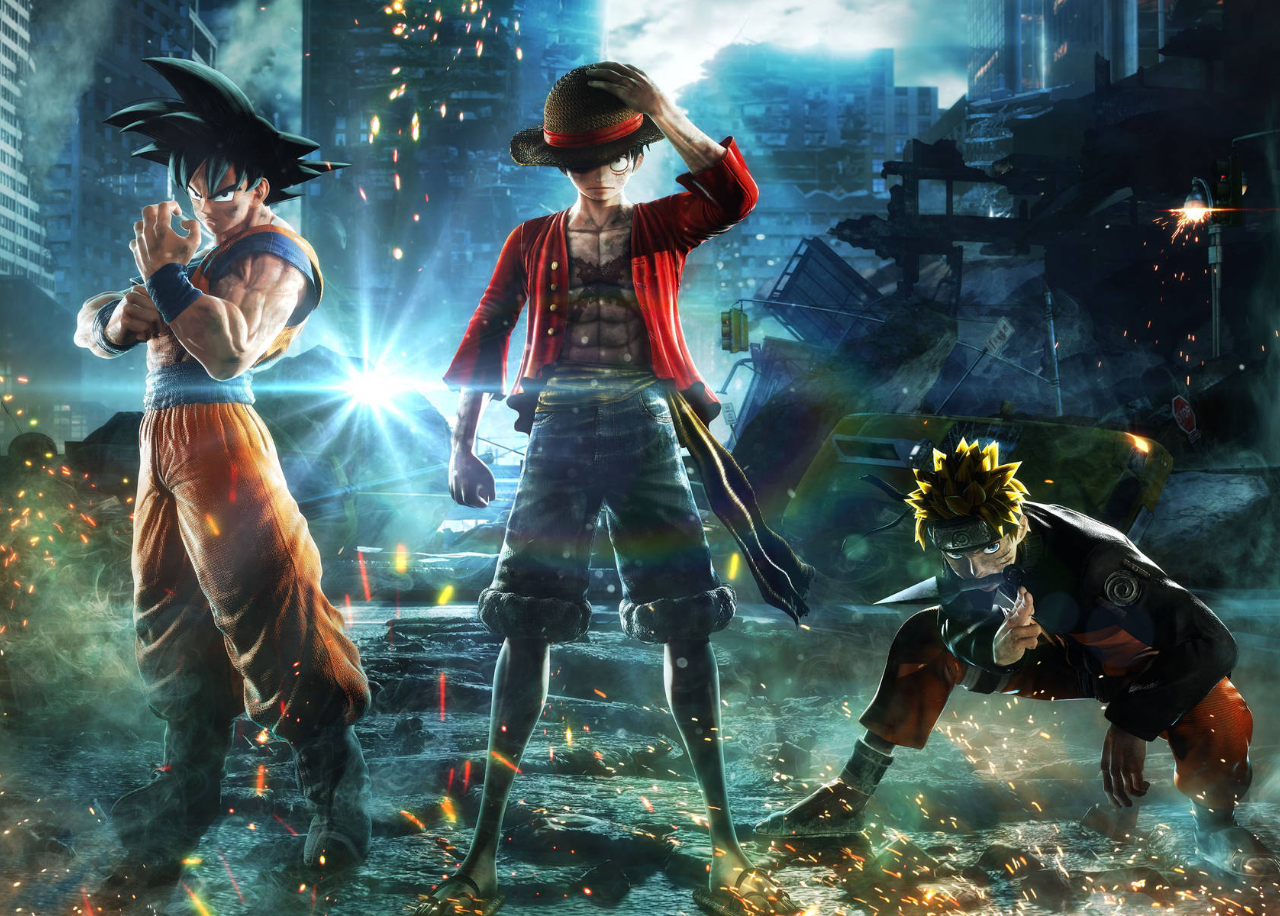
==== MASK-W23-Animesh-23IE10004/profilepage.htm @ d998345f "Add files via upload" ====
<!DOCTYPE html>
<html lang="en">
<head>
    <meta charset="UTF-8">
    <meta name="viewport" content="width=device-width, initial-scale=1.0">
    <title>MASK</title>
    <link class="favicon" rel="short icon" href="favicon.ico">
    <link rel="stylesheet" href="profilepagestyle.css">
</head>
<body background="windows-11-4k-anime-boys-24jz62x8er48510a.jpg">
    
</body>
</html>
---- MASK-W23-Animesh-23IE10004/profilepagestyle.css ----
body{
    background-position: center;
    background-repeat: no-repeat;
    background-size:cover;
    height: 100vh;
    width: 100vw;
  
  }
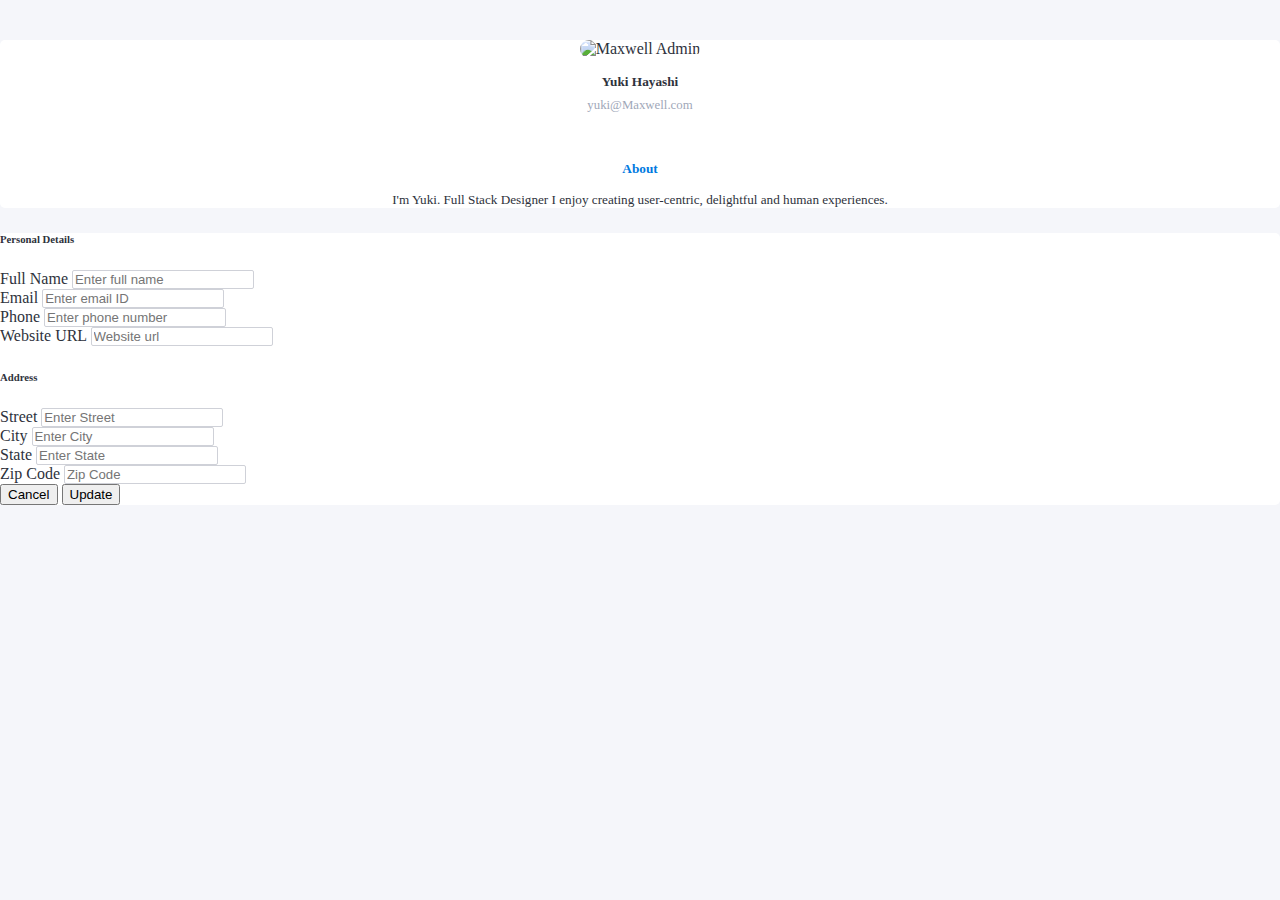
==== commit f5123457: "git commit -m "some addition"" ====
--- a/MASK-W23-Animesh-23IE10004/profilepage.htm
+++ b/MASK-W23-Animesh-23IE10004/profilepage.htm
@@ -8,6 +8,100 @@
     <link rel="stylesheet" href="profilepagestyle.css">
 </head>
 <body background="windows-11-4k-anime-boys-24jz62x8er48510a.jpg">
-    
+    <div class="container">
+        <div class="row gutters">
+        <div class="col-xl-3 col-lg-3 col-md-12 col-sm-12 col-12">
+        <div class="card h-100">
+            <div class="card-body">
+                <div class="account-settings">
+                    <div class="user-profile">
+                        <div class="user-avatar">
+                            <img src="https://bootdey.com/img/Content/avatar/avatar7.png" alt="Maxwell Admin">
+                        </div>
+                        <h5 class="user-name">Yuki Hayashi</h5>
+                        <h6 class="user-email">yuki@Maxwell.com</h6>
+                    </div>
+                    <div class="about">
+                        <h5>About</h5>
+                        <p>I'm Yuki. Full Stack Designer I enjoy creating user-centric, delightful and human experiences.</p>
+                    </div>
+                </div>
+            </div>
+        </div>
+        </div>
+        <div class="col-xl-9 col-lg-9 col-md-12 col-sm-12 col-12">
+        <div class="card h-100">
+            <div class="card-body">
+                <div class="row gutters">
+                    <div class="col-xl-12 col-lg-12 col-md-12 col-sm-12 col-12">
+                        <h6 class="mb-2 text-primary">Personal Details</h6>
+                    </div>
+                    <div class="col-xl-6 col-lg-6 col-md-6 col-sm-6 col-12">
+                        <div class="form-group">
+                            <label for="fullName">Full Name</label>
+                            <input type="text" class="form-control" id="fullName" placeholder="Enter full name">
+                        </div>
+                    </div>
+                    <div class="col-xl-6 col-lg-6 col-md-6 col-sm-6 col-12">
+                        <div class="form-group">
+                            <label for="eMail">Email</label>
+                            <input type="email" class="form-control" id="eMail" placeholder="Enter email ID">
+                        </div>
+                    </div>
+                    <div class="col-xl-6 col-lg-6 col-md-6 col-sm-6 col-12">
+                        <div class="form-group">
+                            <label for="phone">Phone</label>
+                            <input type="text" class="form-control" id="phone" placeholder="Enter phone number">
+                        </div>
+                    </div>
+                    <div class="col-xl-6 col-lg-6 col-md-6 col-sm-6 col-12">
+                        <div class="form-group">
+                            <label for="website">Website URL</label>
+                            <input type="url" class="form-control" id="website" placeholder="Website url">
+                        </div>
+                    </div>
+                </div>
+                <div class="row gutters">
+                    <div class="col-xl-12 col-lg-12 col-md-12 col-sm-12 col-12">
+                        <h6 class="mt-3 mb-2 text-primary">Address</h6>
+                    </div>
+                    <div class="col-xl-6 col-lg-6 col-md-6 col-sm-6 col-12">
+                        <div class="form-group">
+                            <label for="Street">Street</label>
+                            <input type="name" class="form-control" id="Street" placeholder="Enter Street">
+                        </div>
+                    </div>
+                    <div class="col-xl-6 col-lg-6 col-md-6 col-sm-6 col-12">
+                        <div class="form-group">
+                            <label for="ciTy">City</label>
+                            <input type="name" class="form-control" id="ciTy" placeholder="Enter City">
+                        </div>
+                    </div>
+                    <div class="col-xl-6 col-lg-6 col-md-6 col-sm-6 col-12">
+                        <div class="form-group">
+                            <label for="sTate">State</label>
+                            <input type="text" class="form-control" id="sTate" placeholder="Enter State">
+                        </div>
+                    </div>
+                    <div class="col-xl-6 col-lg-6 col-md-6 col-sm-6 col-12">
+                        <div class="form-group">
+                            <label for="zIp">Zip Code</label>
+                            <input type="text" class="form-control" id="zIp" placeholder="Zip Code">
+                        </div>
+                    </div>
+                </div>
+                <div class="row gutters">
+                    <div class="col-xl-12 col-lg-12 col-md-12 col-sm-12 col-12">
+                        <div class="text-right">
+                            <button type="button" id="submit" name="submit" class="btn btn-secondary">Cancel</button>
+                            <button type="button" id="submit" name="submit" class="btn btn-primary">Update</button>
+                        </div>
+                    </div>
+                </div>
+            </div>
+        </div>
+        </div>
+        </div>
+        </div>
 </body>
 </html>--- a/MASK-W23-Animesh-23IE10004/profilepagestyle.css
+++ b/MASK-W23-Animesh-23IE10004/profilepagestyle.css
@@ -4,6 +4,64 @@
     background-size:cover;
     height: 100vh;
     width: 100vw;
-  
-  }
+    margin: 0;
+    padding-top: 40px;
+    color: #2e323c;
+    background: #f5f6fa;
+    position: relative;
+    height: 100%;
+}
+.account-settings .user-profile {
+    margin: 0 0 1rem 0;
+    padding-bottom: 1rem;
+    text-align: center;
+}
+.account-settings .user-profile .user-avatar {
+    margin: 0 0 1rem 0;
+}
+.account-settings .user-profile .user-avatar img {
+    width: 90px;
+    height: 90px;
+    -webkit-border-radius: 100px;
+    -moz-border-radius: 100px;
+    border-radius: 100px;
+}
+.account-settings .user-profile h5.user-name {
+    margin: 0 0 0.5rem 0;
+}
+.account-settings .user-profile h6.user-email {
+    margin: 0;
+    font-size: 0.8rem;
+    font-weight: 400;
+    color: #9fa8b9;
+}
+.account-settings .about {
+    margin: 2rem 0 0 0;
+    text-align: center;
+}
+.account-settings .about h5 {
+    margin: 0 0 15px 0;
+    color: #007ae1;
+}
+.account-settings .about p {
+    font-size: 0.825rem;
+}
+.form-control {
+    border: 1px solid #cfd1d8;
+    -webkit-border-radius: 2px;
+    -moz-border-radius: 2px;
+    border-radius: 2px;
+    font-size: .825rem;
+    background: #ffffff;
+    color: #2e323c;
+}
+
+.card {
+    background: #ffffff;
+    -webkit-border-radius: 5px;
+    -moz-border-radius: 5px;
+    border-radius: 5px;
+    border: 0;
+    margin-bottom: 1rem;
+}
   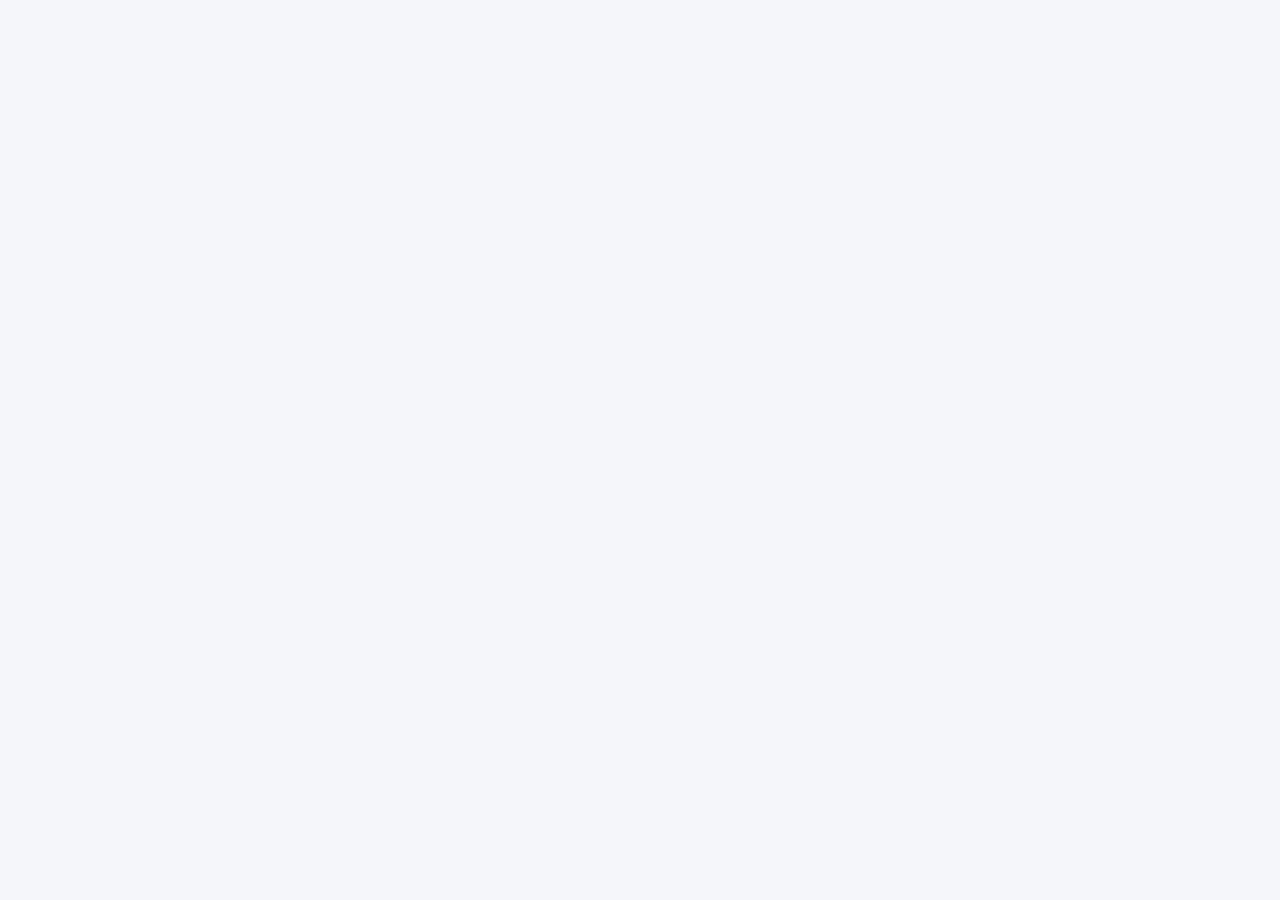
==== commit 82494b25: "addition of preloader" ====
--- a/MASK-W23-Animesh-23IE10004/profilepage.htm
+++ b/MASK-W23-Animesh-23IE10004/profilepage.htm
@@ -8,100 +8,5 @@
     <link rel="stylesheet" href="profilepagestyle.css">
 </head>
 <body background="windows-11-4k-anime-boys-24jz62x8er48510a.jpg">
-    <div class="container">
-        <div class="row gutters">
-        <div class="col-xl-3 col-lg-3 col-md-12 col-sm-12 col-12">
-        <div class="card h-100">
-            <div class="card-body">
-                <div class="account-settings">
-                    <div class="user-profile">
-                        <div class="user-avatar">
-                            <img src="https://bootdey.com/img/Content/avatar/avatar7.png" alt="Maxwell Admin">
-                        </div>
-                        <h5 class="user-name">Yuki Hayashi</h5>
-                        <h6 class="user-email">yuki@Maxwell.com</h6>
-                    </div>
-                    <div class="about">
-                        <h5>About</h5>
-                        <p>I'm Yuki. Full Stack Designer I enjoy creating user-centric, delightful and human experiences.</p>
-                    </div>
-                </div>
-            </div>
-        </div>
-        </div>
-        <div class="col-xl-9 col-lg-9 col-md-12 col-sm-12 col-12">
-        <div class="card h-100">
-            <div class="card-body">
-                <div class="row gutters">
-                    <div class="col-xl-12 col-lg-12 col-md-12 col-sm-12 col-12">
-                        <h6 class="mb-2 text-primary">Personal Details</h6>
-                    </div>
-                    <div class="col-xl-6 col-lg-6 col-md-6 col-sm-6 col-12">
-                        <div class="form-group">
-                            <label for="fullName">Full Name</label>
-                            <input type="text" class="form-control" id="fullName" placeholder="Enter full name">
-                        </div>
-                    </div>
-                    <div class="col-xl-6 col-lg-6 col-md-6 col-sm-6 col-12">
-                        <div class="form-group">
-                            <label for="eMail">Email</label>
-                            <input type="email" class="form-control" id="eMail" placeholder="Enter email ID">
-                        </div>
-                    </div>
-                    <div class="col-xl-6 col-lg-6 col-md-6 col-sm-6 col-12">
-                        <div class="form-group">
-                            <label for="phone">Phone</label>
-                            <input type="text" class="form-control" id="phone" placeholder="Enter phone number">
-                        </div>
-                    </div>
-                    <div class="col-xl-6 col-lg-6 col-md-6 col-sm-6 col-12">
-                        <div class="form-group">
-                            <label for="website">Website URL</label>
-                            <input type="url" class="form-control" id="website" placeholder="Website url">
-                        </div>
-                    </div>
-                </div>
-                <div class="row gutters">
-                    <div class="col-xl-12 col-lg-12 col-md-12 col-sm-12 col-12">
-                        <h6 class="mt-3 mb-2 text-primary">Address</h6>
-                    </div>
-                    <div class="col-xl-6 col-lg-6 col-md-6 col-sm-6 col-12">
-                        <div class="form-group">
-                            <label for="Street">Street</label>
-                            <input type="name" class="form-control" id="Street" placeholder="Enter Street">
-                        </div>
-                    </div>
-                    <div class="col-xl-6 col-lg-6 col-md-6 col-sm-6 col-12">
-                        <div class="form-group">
-                            <label for="ciTy">City</label>
-                            <input type="name" class="form-control" id="ciTy" placeholder="Enter City">
-                        </div>
-                    </div>
-                    <div class="col-xl-6 col-lg-6 col-md-6 col-sm-6 col-12">
-                        <div class="form-group">
-                            <label for="sTate">State</label>
-                            <input type="text" class="form-control" id="sTate" placeholder="Enter State">
-                        </div>
-                    </div>
-                    <div class="col-xl-6 col-lg-6 col-md-6 col-sm-6 col-12">
-                        <div class="form-group">
-                            <label for="zIp">Zip Code</label>
-                            <input type="text" class="form-control" id="zIp" placeholder="Zip Code">
-                        </div>
-                    </div>
-                </div>
-                <div class="row gutters">
-                    <div class="col-xl-12 col-lg-12 col-md-12 col-sm-12 col-12">
-                        <div class="text-right">
-                            <button type="button" id="submit" name="submit" class="btn btn-secondary">Cancel</button>
-                            <button type="button" id="submit" name="submit" class="btn btn-primary">Update</button>
-                        </div>
-                    </div>
-                </div>
-            </div>
-        </div>
-        </div>
-        </div>
-        </div>
 </body>
-</html>+</html>
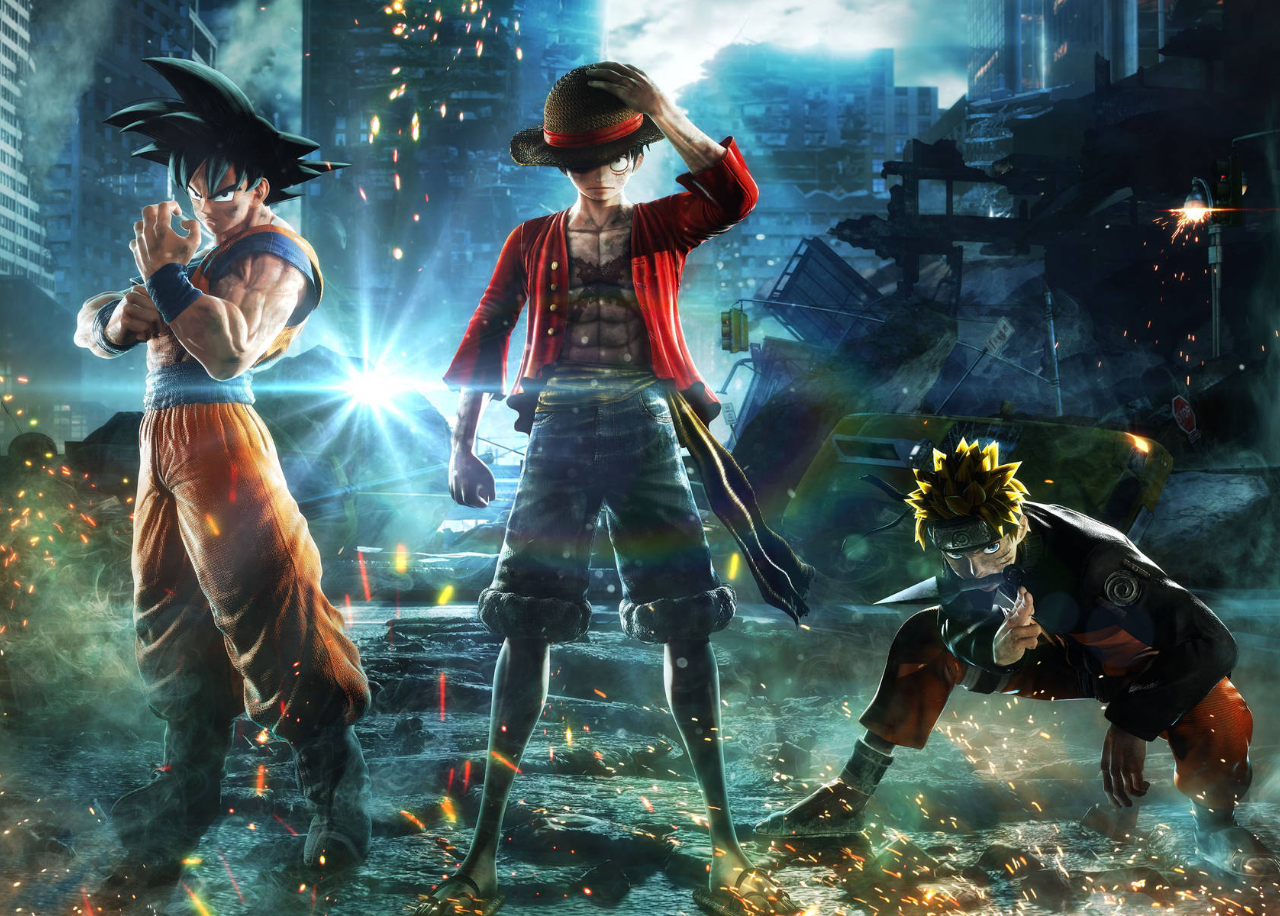
==== commit 5eadc3f3: "Merge branch 'main' of https://github.com/wildcraft958/MASK-W23-Animesh-23IE10004" ====
--- a/MASK-W23-Animesh-23IE10004/profilepagestyle.css
+++ b/MASK-W23-Animesh-23IE10004/profilepagestyle.css
@@ -4,64 +4,6 @@
     background-size:cover;
     height: 100vh;
     width: 100vw;
-    margin: 0;
-    padding-top: 40px;
-    color: #2e323c;
-    background: #f5f6fa;
-    position: relative;
-    height: 100%;
-}
-.account-settings .user-profile {
-    margin: 0 0 1rem 0;
-    padding-bottom: 1rem;
-    text-align: center;
-}
-.account-settings .user-profile .user-avatar {
-    margin: 0 0 1rem 0;
-}
-.account-settings .user-profile .user-avatar img {
-    width: 90px;
-    height: 90px;
-    -webkit-border-radius: 100px;
-    -moz-border-radius: 100px;
-    border-radius: 100px;
-}
-.account-settings .user-profile h5.user-name {
-    margin: 0 0 0.5rem 0;
-}
-.account-settings .user-profile h6.user-email {
-    margin: 0;
-    font-size: 0.8rem;
-    font-weight: 400;
-    color: #9fa8b9;
-}
-.account-settings .about {
-    margin: 2rem 0 0 0;
-    text-align: center;
-}
-.account-settings .about h5 {
-    margin: 0 0 15px 0;
-    color: #007ae1;
-}
-.account-settings .about p {
-    font-size: 0.825rem;
-}
-.form-control {
-    border: 1px solid #cfd1d8;
-    -webkit-border-radius: 2px;
-    -moz-border-radius: 2px;
-    border-radius: 2px;
-    font-size: .825rem;
-    background: #ffffff;
-    color: #2e323c;
-}
-
-.card {
-    background: #ffffff;
-    -webkit-border-radius: 5px;
-    -moz-border-radius: 5px;
-    border-radius: 5px;
-    border: 0;
-    margin-bottom: 1rem;
-}
+  
+  }
   